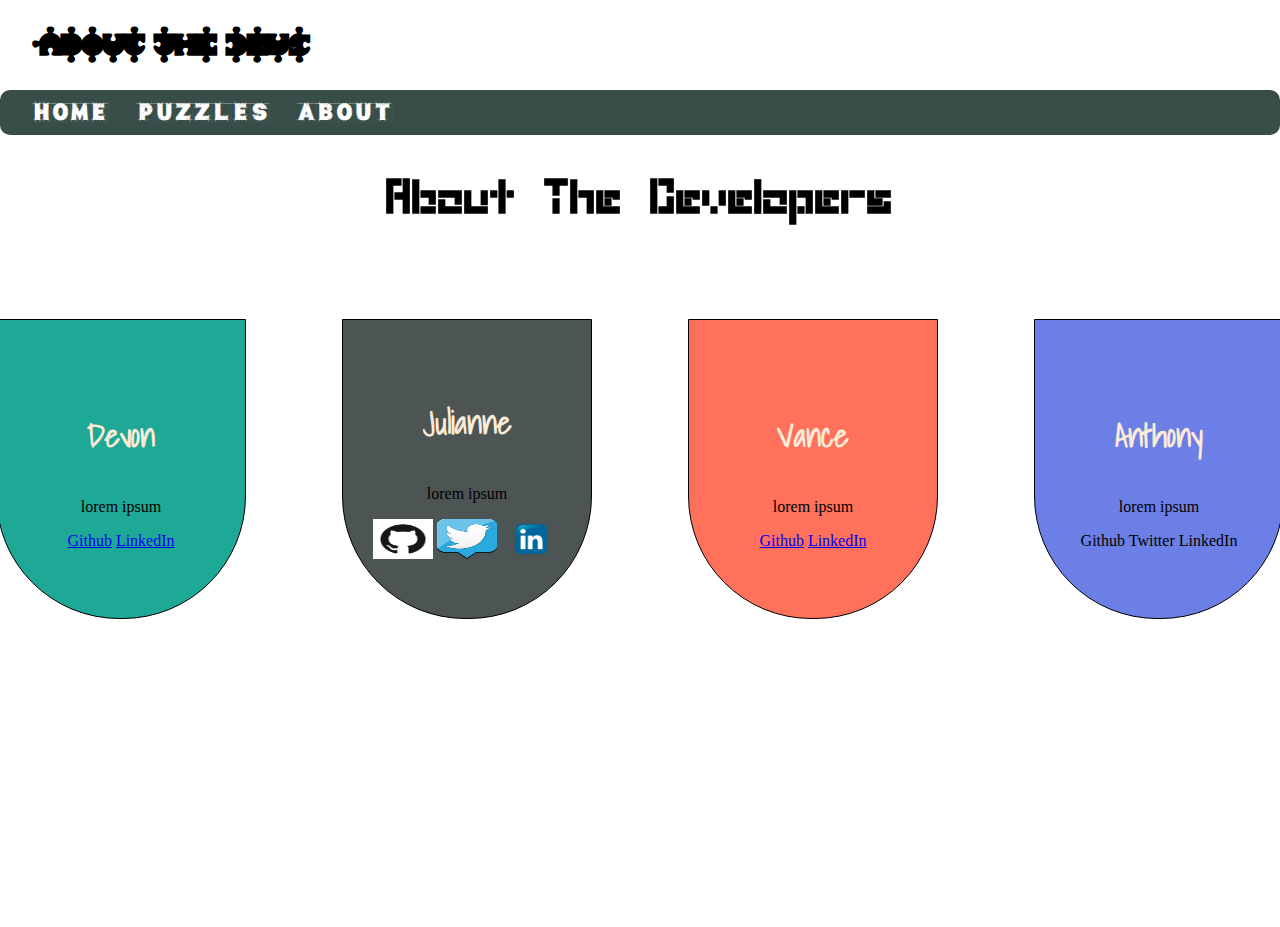
==== about-devs/index.html @ a53cf1e6 "added avatars images and styled about us page" ====
<!DOCTYPE html>
<html lang="en">

<head>
    <meta charset="UTF-8">
    <meta name="viewport" content="width=device-width, initial-scale=1.0">
    <meta http-equiv="X-UA-Compatible" content="ie=edge">
    <link rel="stylesheet" href="./dev.css">
    <link rel="stylesheet" href="../common/common.css">
    <link rel="preconnect" href="https://fonts.gstatic.com">
    <link rel="preconnect" href="https://fonts.gstatic.com">
    <link href="https://fonts.googleapis.com/css2?family=Shadows+Into+Light&display=swap" rel="stylesheet">    
    <title>About the Devs</title>
</head>

<body>
    
    <header>
        <h1 class="about-header">
            About the Devs
        </h1>
        <nav id='menu'>
            <ul>
              <li><a href='../index.html'>Home</a></li>
              <li><a href='../puzzles/index.html'>Puzzles</a></li>
              <li><a href='./about-devs/index.html'>About</a></li>
            </ul>
        </nav>
    </header>
    <main>
        <h2>About The Developers</h2>
        <section>
            <div class="about-div devon">
                <h1 class="name-title">Devon</h1>
                <p>lorem ipsum</p>
                <container>
                    <a href="https://github.com/devon-wolf">Github</a>
                    <a href="https://www.linkedin.com/in/devon-wolfkiel/">LinkedIn</a>
                </container>
            </div>
            <div class="about-div julianne">
                <h1 class="name-title">Julianne</h1>
                <p>lorem ipsum</p>
                <container>
                    <a href="https://github.com/julianne-vela"><img src="../assets/dev-pics/GitHub-logo.png" class="logos"></a>
                    <a href="https://twitter.com/NessimaSkye"><img src="../assets/dev-pics/twitter-logo.png" class="logos"></a>
                    <a href="https://www.linkedin.com/in/juliannevela/"><img src="../assets/dev-pics/Linkedin-logo.png" class="logos"></a>  
                </container>
            </div>
            <div class="about-div vance">
                <h1 class="name-title">Vance</h1>
                <p>lorem ipsum</p>
                <container>
                    <a href="https://github.com/Vance-M">Github</a>
                    <a href="https://www.linkedin.com/in/vance-mills/">LinkedIn</a>  
                </container>
            </div>
            <div class="about-div anthony">
                <h1 class="name-title">Anthony</h1>
                <p>lorem ipsum</p>
                <container>
                    <a>Github</a>
                    <a>Twitter</a>
                    <a>LinkedIn</a>  
                </container>
            </div>
        </section>
    </main>
    <script type="module" src="dev.js"></script>
</body>

</html>
---- about-devs/dev.css ----
body {

}

.about-header {
    margin-left: 1em;
    font-size: 40px;
    font-family: 'puzzleCryptoregular';
}

.about-header:hover {
    font-family: 'puzzleregular';
}

section {
    display: flex;
    flex-direction: row;
    justify-content: center;
    align-items: center;
}

h2 {
    font-family: 'puzzleregular';
    font-size: 55px;
}

div {
    display: flex;
    flex-direction: column;
    justify-content: center;
    align-items: center;
    margin: 3rem;
    width: 250px;
    height: 300px;
    border: 1px solid black;
    border-radius: 0 0 123px 123px;
}

.logos {
    width: 60px;
    height: 40px;
}

.container {
    display: flex;
    flex-direction: row;
    width: auto;
}

.about-div {
    border: 1px solid black;
}

.name-title{
    color: antiquewhite;
    font-family: 'Shadows Into Light', cursive;
}

.anthony {
    background-color: #2944dbaf;
}

.devon {
    background-color: #1EA896;
}

.vance {
    background-color: #FF715B;
}

.julianne {
    background-color: #4C5454;
}

@font-face {
    font-family: 'puzzleregular';
    src: url('../assets/fonts/puzzlefade-webfont.woff2') format('woff2'),
         url('../assets/fonts/puzzlefade-webfont.woff') format('woff');
    font-weight: normal;
    font-style: normal;

}

@font-face {
    font-family: 'puzzleCryptoregular';
    src: url('../assets/fonts/puzzle_font-webfont.woff2') format('woff2'),
         url('../assets/fonts/puzzle_font-webfont.woff') format('woff');
    font-weight: normal;
    font-style: normal;

}
---- common/common.css ----
body, html {
    width: 100%;
    height: 100%;
    margin: 0;
    padding: 0
}

* {
    box-sizing: border-box;
}

main {
    display: flex;
    flex-direction: column;
    justify-content: center;
    align-items: center;
}

#menu {
	background: rgb(56, 77, 72);
	color: #FFF;
	height: 45px;
	padding-left: 18px;
	border-radius: 10px;
	font-family: 'typo_draft_demoregular';
}


#menu ul, #menu li {
	margin: 0 auto;
	padding: 0;
    list-style: none
}


#menu ul {
	width: 100%;
}


#menu li {
	float: left;
	display: inline;
	position: relative;
}

#menu a {
	display: block;
	line-height: 45px;
	padding: 0 14px;
	text-decoration: none;
	color: #ffffff;
	font-size: 25px;
}

#menu li a:hover {
	color:  rgba(0,255,203,.64);
	background: #384D48;
}


@font-face {
    font-family: 'typo_draft_demoregular';
    src: url('../assets/fonts/typo_draft_demo-webfont.woff2') format('woff2'),
         url('../assets/fonts/typo_draft_demo-webfont.woff') format('woff');
    font-weight: normal;
    font-style: normal;

}
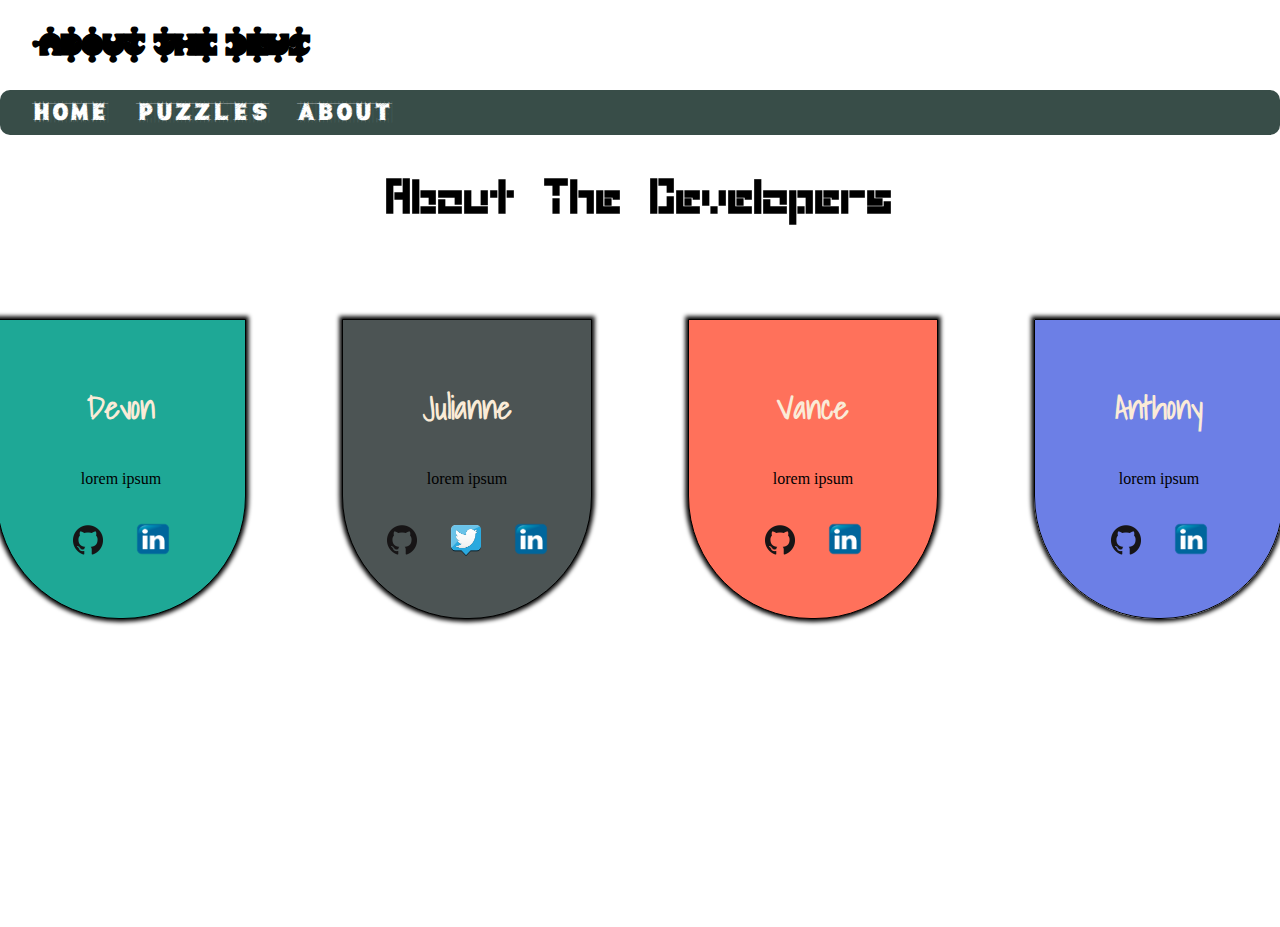
==== commit d36bec25: "spruced up about devs page" ====
--- a/about-devs/index.html
+++ b/about-devs/index.html
@@ -33,35 +33,34 @@
             <div class="about-div devon">
                 <h1 class="name-title">Devon</h1>
                 <p>lorem ipsum</p>
-                <container>
-                    <a href="https://github.com/devon-wolf">Github</a>
-                    <a href="https://www.linkedin.com/in/devon-wolfkiel/">LinkedIn</a>
+                <container class="logo-container">
+                    <a href="https://github.com/devon-wolf"><img src="../assets/dev-pics/GitHub-Mark-120px-plus.png" class="logos"></a>
+                    <a href="https://www.linkedin.com/in/devon-wolfkiel/"><img src="../assets/dev-pics/Linkedin-logo.png" class="logos" id="linkedin"></a>
                 </container>
             </div>
             <div class="about-div julianne">
                 <h1 class="name-title">Julianne</h1>
                 <p>lorem ipsum</p>
-                <container>
-                    <a href="https://github.com/julianne-vela"><img src="../assets/dev-pics/GitHub-logo.png" class="logos"></a>
+                <container class="logo-container">
+                    <a href="https://github.com/julianne-vela"><img src="../assets/dev-pics/GitHub-Mark-120px-plus.png" class="logos"></a>
                     <a href="https://twitter.com/NessimaSkye"><img src="../assets/dev-pics/twitter-logo.png" class="logos"></a>
-                    <a href="https://www.linkedin.com/in/juliannevela/"><img src="../assets/dev-pics/Linkedin-logo.png" class="logos"></a>  
+                    <a href="https://www.linkedin.com/in/juliannevela/"><img src="../assets/dev-pics/Linkedin-logo.png" class="logos" id="linkedin"></a>  
                 </container>
             </div>
             <div class="about-div vance">
                 <h1 class="name-title">Vance</h1>
                 <p>lorem ipsum</p>
-                <container>
-                    <a href="https://github.com/Vance-M">Github</a>
-                    <a href="https://www.linkedin.com/in/vance-mills/">LinkedIn</a>  
+                <container class="logo-container">
+                    <a href="https://github.com/Vance-M"><img src="../assets/dev-pics/GitHub-Mark-120px-plus.png" class="logos"></a>
+                    <a href="https://www.linkedin.com/in/vance-mills/"><img src="../assets/dev-pics/Linkedin-logo.png" class="logos" id="linkedin"></a>  
                 </container>
             </div>
             <div class="about-div anthony">
                 <h1 class="name-title">Anthony</h1>
                 <p>lorem ipsum</p>
-                <container>
-                    <a>Github</a>
-                    <a>Twitter</a>
-                    <a>LinkedIn</a>  
+                <container class="logo-container">
+                    <a href="https://github.com/anthony-rosario/"><img src="../assets/dev-pics/GitHub-Mark-120px-plus.png" class="logos"></a>
+                    <a href="https://www.linkedin.com/in/anthony-rosario/"><img src="../assets/dev-pics/Linkedin-logo.png" class="logos" id="linkedin"></a>  
                 </container>
             </div>
         </section>
--- a/about-devs/dev.css
+++ b/about-devs/dev.css
@@ -1,7 +1,3 @@
-body {
-
-}
-
 .about-header {
     margin-left: 1em;
     font-size: 40px;
@@ -17,6 +13,7 @@
     flex-direction: row;
     justify-content: center;
     align-items: center;
+    
 }
 
 h2 {
@@ -34,17 +31,27 @@
     height: 300px;
     border: 1px solid black;
     border-radius: 0 0 123px 123px;
+    box-shadow: 0 0 3pt 2pt rgba(0, 0, 0, 0.993);
 }
 
+
 .logos {
-    width: 60px;
-    height: 40px;
+    margin-left: 1.5em;
+    margin-top: 1em;
+    width: 40px;
+    height: auto;
+    padding: 5px;
 }
 
-.container {
+#linkedin {
+    height: 50px;
+    width: 70px;
+    margin: 10px;
+}
+
+.logo-container {
     display: flex;
     flex-direction: row;
-    width: auto;
 }
 
 .about-div {
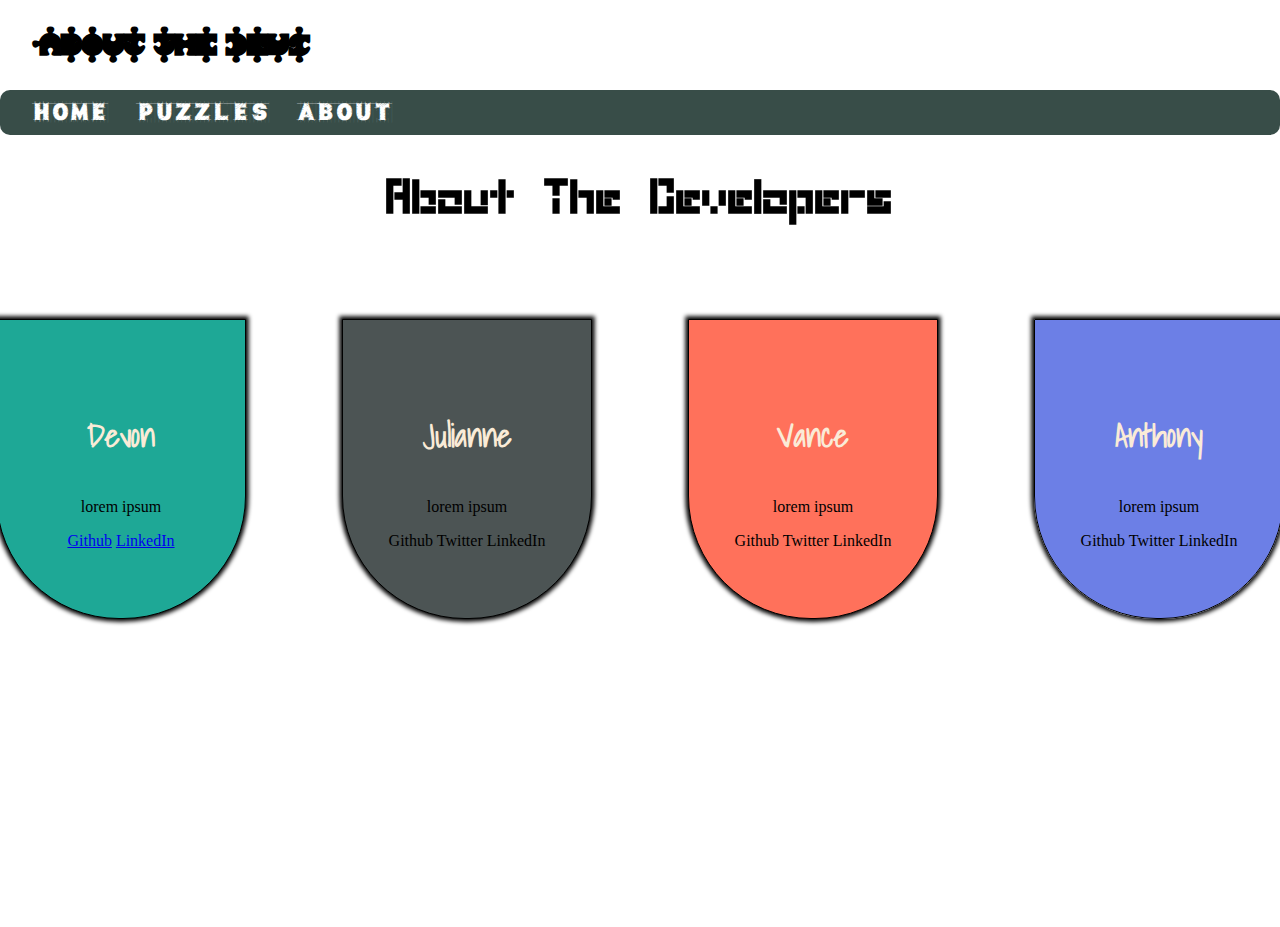
==== commit 915e6821: "Merge pull request #39 from forgotten-logic/popup-results-display" ====
--- a/about-devs/index.html
+++ b/about-devs/index.html
@@ -9,21 +9,21 @@
     <link rel="stylesheet" href="../common/common.css">
     <link rel="preconnect" href="https://fonts.gstatic.com">
     <link rel="preconnect" href="https://fonts.gstatic.com">
-    <link href="https://fonts.googleapis.com/css2?family=Shadows+Into+Light&display=swap" rel="stylesheet">    
+    <link href="https://fonts.googleapis.com/css2?family=Shadows+Into+Light&display=swap" rel="stylesheet">
     <title>About the Devs</title>
 </head>
 
 <body>
-    
+
     <header>
         <h1 class="about-header">
             About the Devs
         </h1>
         <nav id='menu'>
             <ul>
-              <li><a href='../index.html'>Home</a></li>
-              <li><a href='../puzzles/index.html'>Puzzles</a></li>
-              <li><a href='./about-devs/index.html'>About</a></li>
+                <li><a href='../index.html'>Home</a></li>
+                <li><a href='../puzzles/index.html'>Puzzles</a></li>
+                <li><a href='./'>About</a></li>
             </ul>
         </nav>
     </header>
@@ -33,34 +33,36 @@
             <div class="about-div devon">
                 <h1 class="name-title">Devon</h1>
                 <p>lorem ipsum</p>
-                <container class="logo-container">
-                    <a href="https://github.com/devon-wolf"><img src="../assets/dev-pics/GitHub-Mark-120px-plus.png" class="logos"></a>
-                    <a href="https://www.linkedin.com/in/devon-wolfkiel/"><img src="../assets/dev-pics/Linkedin-logo.png" class="logos" id="linkedin"></a>
+                <container>
+                    <a href="https://github.com/devon-wolf">Github</a>
+                    <a href="https://www.linkedin.com/in/devon-wolfkiel/">LinkedIn</a>
                 </container>
             </div>
             <div class="about-div julianne">
                 <h1 class="name-title">Julianne</h1>
                 <p>lorem ipsum</p>
-                <container class="logo-container">
-                    <a href="https://github.com/julianne-vela"><img src="../assets/dev-pics/GitHub-Mark-120px-plus.png" class="logos"></a>
-                    <a href="https://twitter.com/NessimaSkye"><img src="../assets/dev-pics/twitter-logo.png" class="logos"></a>
-                    <a href="https://www.linkedin.com/in/juliannevela/"><img src="../assets/dev-pics/Linkedin-logo.png" class="logos" id="linkedin"></a>  
+                <container>
+                    <a>Github</a>
+                    <a>Twitter</a>
+                    <a>LinkedIn</a>
                 </container>
             </div>
             <div class="about-div vance">
                 <h1 class="name-title">Vance</h1>
                 <p>lorem ipsum</p>
-                <container class="logo-container">
-                    <a href="https://github.com/Vance-M"><img src="../assets/dev-pics/GitHub-Mark-120px-plus.png" class="logos"></a>
-                    <a href="https://www.linkedin.com/in/vance-mills/"><img src="../assets/dev-pics/Linkedin-logo.png" class="logos" id="linkedin"></a>  
+                <container>
+                    <a>Github</a>
+                    <a>Twitter</a>
+                    <a>LinkedIn</a>
                 </container>
             </div>
             <div class="about-div anthony">
                 <h1 class="name-title">Anthony</h1>
                 <p>lorem ipsum</p>
-                <container class="logo-container">
-                    <a href="https://github.com/anthony-rosario/"><img src="../assets/dev-pics/GitHub-Mark-120px-plus.png" class="logos"></a>
-                    <a href="https://www.linkedin.com/in/anthony-rosario/"><img src="../assets/dev-pics/Linkedin-logo.png" class="logos" id="linkedin"></a>  
+                <container>
+                    <a>Github</a>
+                    <a>Twitter</a>
+                    <a>LinkedIn</a>
                 </container>
             </div>
         </section>
@@ -68,4 +70,4 @@
     <script type="module" src="dev.js"></script>
 </body>
 
-</html>
+</html>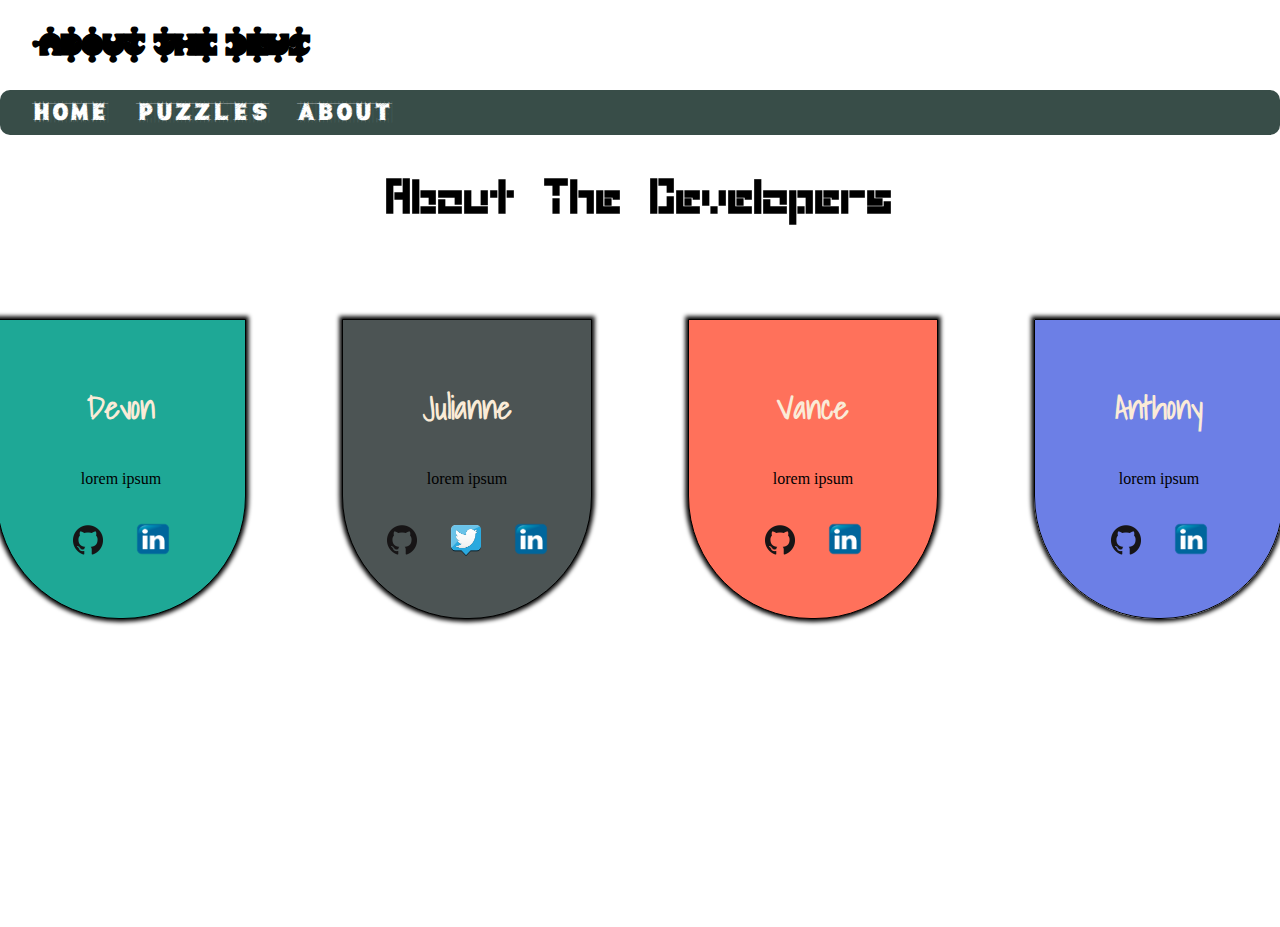
==== commit 05135364: "Merge branch 'development' into avatars" ====
--- a/about-devs/index.html
+++ b/about-devs/index.html
@@ -33,36 +33,40 @@
             <div class="about-div devon">
                 <h1 class="name-title">Devon</h1>
                 <p>lorem ipsum</p>
-                <container>
-                    <a href="https://github.com/devon-wolf">Github</a>
-                    <a href="https://www.linkedin.com/in/devon-wolfkiel/">LinkedIn</a>
+                <container class="logo-container">
+                    <a href="https://github.com/devon-wolf"><img src="../assets/dev-pics/GitHub-Mark-120px-plus.png" class="logos"></a>
+                    <a href="https://www.linkedin.com/in/devon-wolfkiel/"><img src="../assets/dev-pics/Linkedin-logo.png" class="logos" id="linkedin"></a>
                 </container>
             </div>
             <div class="about-div julianne">
                 <h1 class="name-title">Julianne</h1>
                 <p>lorem ipsum</p>
-                <container>
-                    <a>Github</a>
-                    <a>Twitter</a>
-                    <a>LinkedIn</a>
+
+                <container class="logo-container">
+                    <a href="https://github.com/julianne-vela"><img src="../assets/dev-pics/GitHub-Mark-120px-plus.png" class="logos"></a>
+                    <a href="https://twitter.com/NessimaSkye"><img src="../assets/dev-pics/twitter-logo.png" class="logos"></a>
+                    <a href="https://www.linkedin.com/in/juliannevela/"><img src="../assets/dev-pics/Linkedin-logo.png" class="logos" id="linkedin"></a>  
+
                 </container>
             </div>
             <div class="about-div vance">
                 <h1 class="name-title">Vance</h1>
                 <p>lorem ipsum</p>
-                <container>
-                    <a>Github</a>
-                    <a>Twitter</a>
-                    <a>LinkedIn</a>
+
+                <container class="logo-container">
+                    <a href="https://github.com/Vance-M"><img src="../assets/dev-pics/GitHub-Mark-120px-plus.png" class="logos"></a>
+                    <a href="https://www.linkedin.com/in/vance-mills/"><img src="../assets/dev-pics/Linkedin-logo.png" class="logos" id="linkedin"></a>  
+
                 </container>
             </div>
             <div class="about-div anthony">
                 <h1 class="name-title">Anthony</h1>
                 <p>lorem ipsum</p>
-                <container>
-                    <a>Github</a>
-                    <a>Twitter</a>
-                    <a>LinkedIn</a>
+
+                <container class="logo-container">
+                    <a href="https://github.com/anthony-rosario/"><img src="../assets/dev-pics/GitHub-Mark-120px-plus.png" class="logos"></a>
+                    <a href="https://www.linkedin.com/in/anthony-rosario/"><img src="../assets/dev-pics/Linkedin-logo.png" class="logos" id="linkedin"></a>  
+
                 </container>
             </div>
         </section>
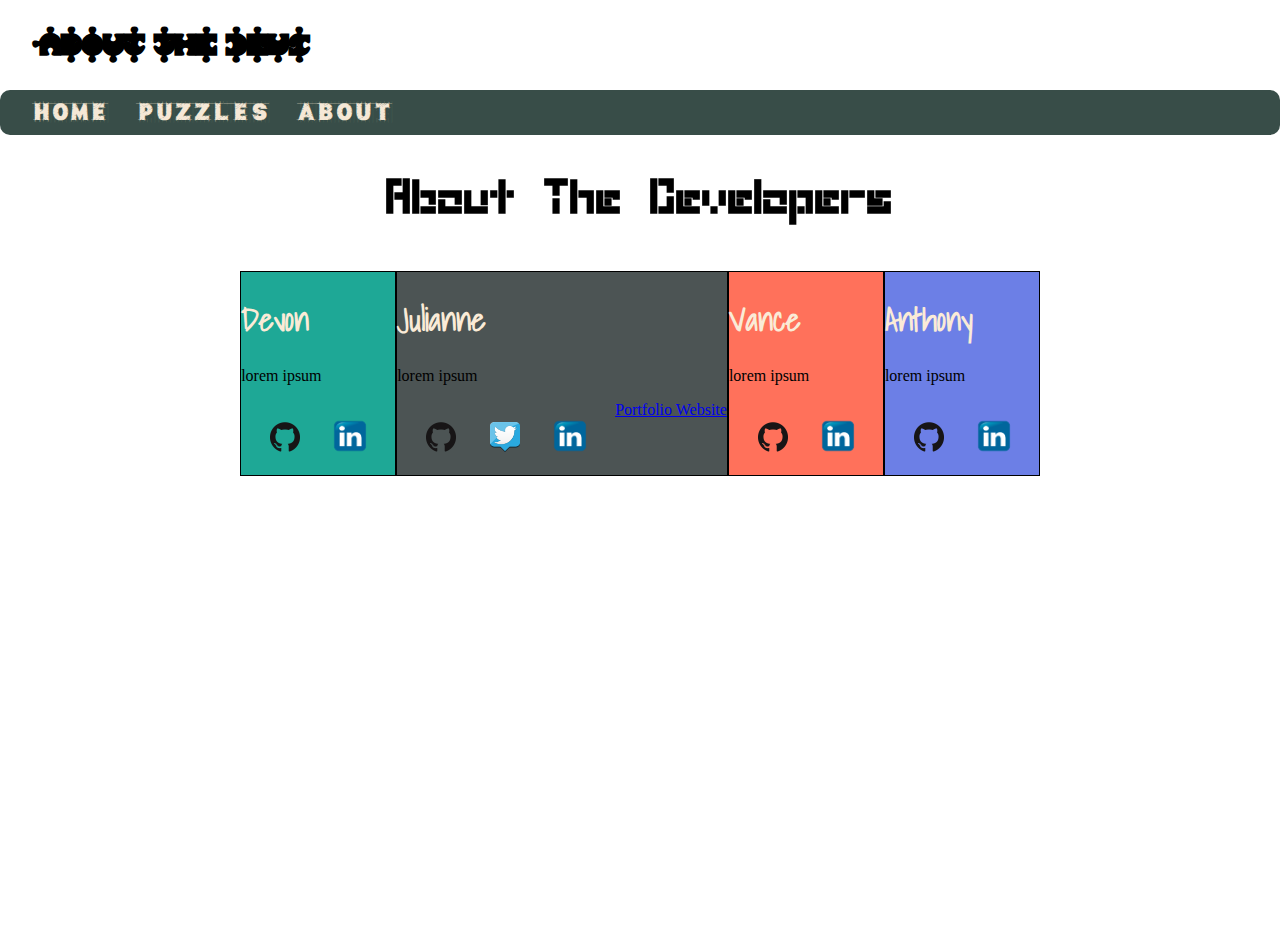
==== commit a58b0d2b: "final design of puzzle page" ====
--- a/about-devs/index.html
+++ b/about-devs/index.html
@@ -7,7 +7,6 @@
     <meta http-equiv="X-UA-Compatible" content="ie=edge">
     <link rel="stylesheet" href="./dev.css">
     <link rel="stylesheet" href="../common/common.css">
-    <link rel="preconnect" href="https://fonts.gstatic.com">
     <link rel="preconnect" href="https://fonts.gstatic.com">
     <link href="https://fonts.googleapis.com/css2?family=Shadows+Into+Light&display=swap" rel="stylesheet">
     <title>About the Devs</title>
@@ -30,45 +29,52 @@
     <main>
         <h2>About The Developers</h2>
         <section>
-            <div class="about-div devon">
+            <article class="about-div devon">
                 <h1 class="name-title">Devon</h1>
                 <p>lorem ipsum</p>
                 <container class="logo-container">
-                    <a href="https://github.com/devon-wolf"><img src="../assets/dev-pics/GitHub-Mark-120px-plus.png" class="logos"></a>
-                    <a href="https://www.linkedin.com/in/devon-wolfkiel/"><img src="../assets/dev-pics/Linkedin-logo.png" class="logos" id="linkedin"></a>
+                    <a href="https://github.com/devon-wolf"><img src="../assets/dev-pics/GitHub-Mark-120px-plus.png"
+                            class="logos"></a>
+                    <a href="https://www.linkedin.com/in/devon-wolfkiel/"><img
+                            src="../assets/dev-pics/Linkedin-logo.png" class="logos" id="linkedin"></a>
                 </container>
-            </div>
-            <div class="about-div julianne">
+            </article>
+            <article class="about-div julianne">
                 <h1 class="name-title">Julianne</h1>
                 <p>lorem ipsum</p>
-
                 <container class="logo-container">
-                    <a href="https://github.com/julianne-vela"><img src="../assets/dev-pics/GitHub-Mark-120px-plus.png" class="logos"></a>
-                    <a href="https://twitter.com/NessimaSkye"><img src="../assets/dev-pics/twitter-logo.png" class="logos"></a>
-                    <a href="https://www.linkedin.com/in/juliannevela/"><img src="../assets/dev-pics/Linkedin-logo.png" class="logos" id="linkedin"></a>  
+                    <a href="https://github.com/julianne-vela"><img src="../assets/dev-pics/GitHub-Mark-120px-plus.png"
+                            class="logos"></a>
+                    <a href="https://twitter.com/NessimaSkye"><img src="../assets/dev-pics/twitter-logo.png"
+                            class="logos"></a>
+                    <a href="https://www.linkedin.com/in/juliannevela/"><img src="../assets/dev-pics/Linkedin-logo.png"
+                            class="logos" id="linkedin"></a>
+                    <a href="https://www.nessimaskye.com">Portfolio Website</a>
+                </container>
+            </article>
+            <article class="about-div vance">
+                <h1 class="name-title">Vance</h1>
+                <p>lorem ipsum</p>
+                <container class="logo-container">
+                    <a href="https://github.com/Vance-M"><img src="../assets/dev-pics/GitHub-Mark-120px-plus.png"
+                            class="logos"></a>
+                    <a href="https://www.linkedin.com/in/vance-mills/"><img src="../assets/dev-pics/Linkedin-logo.png"
+                            class="logos" id="linkedin"></a>
 
                 </container>
-            </div>
-            <div class="about-div vance">
-                <h1 class="name-title">Vance</h1>
-                <p>lorem ipsum</p>
-
-                <container class="logo-container">
-                    <a href="https://github.com/Vance-M"><img src="../assets/dev-pics/GitHub-Mark-120px-plus.png" class="logos"></a>
-                    <a href="https://www.linkedin.com/in/vance-mills/"><img src="../assets/dev-pics/Linkedin-logo.png" class="logos" id="linkedin"></a>  
-
-                </container>
-            </div>
-            <div class="about-div anthony">
+            </article>
+            <article class="about-div anthony">
                 <h1 class="name-title">Anthony</h1>
                 <p>lorem ipsum</p>
 
                 <container class="logo-container">
-                    <a href="https://github.com/anthony-rosario/"><img src="../assets/dev-pics/GitHub-Mark-120px-plus.png" class="logos"></a>
-                    <a href="https://www.linkedin.com/in/anthony-rosario/"><img src="../assets/dev-pics/Linkedin-logo.png" class="logos" id="linkedin"></a>  
+                    <a href="https://github.com/anthony-rosario/"><img
+                            src="../assets/dev-pics/GitHub-Mark-120px-plus.png" class="logos"></a>
+                    <a href="https://www.linkedin.com/in/anthony-rosario/"><img
+                            src="../assets/dev-pics/Linkedin-logo.png" class="logos" id="linkedin"></a>
 
                 </container>
-            </div>
+            </article>
         </section>
     </main>
     <script type="module" src="dev.js"></script>
--- a/common/common.css
+++ b/common/common.css
@@ -9,16 +9,26 @@
     box-sizing: border-box;
 }
 
+body {
+	/* SCSS HSL */
+	--color1: hsla(4, 79%, 59%, 1); /*fire-opal*/
+	--color2: hsla(35, 61%, 90%, 1); /*antique-white*/
+	--color3: hsla(174, 59%, 56%, 1); /*medium-turquoise*/
+	--color4: hsla(166, 16%, 26%, 1); /*dark-slate-gray*/
+	--color5: hsla(0, 0%, 0%, 1); /*black*/
+}
+
 main {
     display: flex;
     flex-direction: column;
     justify-content: center;
-    align-items: center;
+	align-items: center;
+	margin-bottom: 20px;
 }
 
 #menu {
-	background: rgb(56, 77, 72);
-	color: #FFF;
+	background: var(--color4);
+	color: var(--color2);
 	height: 45px;
 	padding-left: 18px;
 	border-radius: 10px;
@@ -49,15 +59,35 @@
 	line-height: 45px;
 	padding: 0 14px;
 	text-decoration: none;
-	color: #ffffff;
+	color: var(--color2);
 	font-size: 25px;
 }
 
 #menu li a:hover {
-	color:  rgba(0,255,203,.64);
-	background: #384D48;
+	color: var(--color3);
+	background: var(--color4);
 }
 
+footer > a {
+	text-decoration: none;
+}
+
+footer > p {
+	margin: 0;
+}
+
+footer {
+	display: flex;
+    justify-content: flex-end;
+    align-items: center;
+    width: 100%;
+    bottom: 0;
+    height: 30px;
+    padding-right: 5px;
+	background-color: var(--color4);
+	color: var(--color2);
+	border-radius: 10px;
+}
 
 @font-face {
     font-family: 'typo_draft_demoregular';
@@ -66,4 +96,4 @@
     font-weight: normal;
     font-style: normal;
 
-}+}
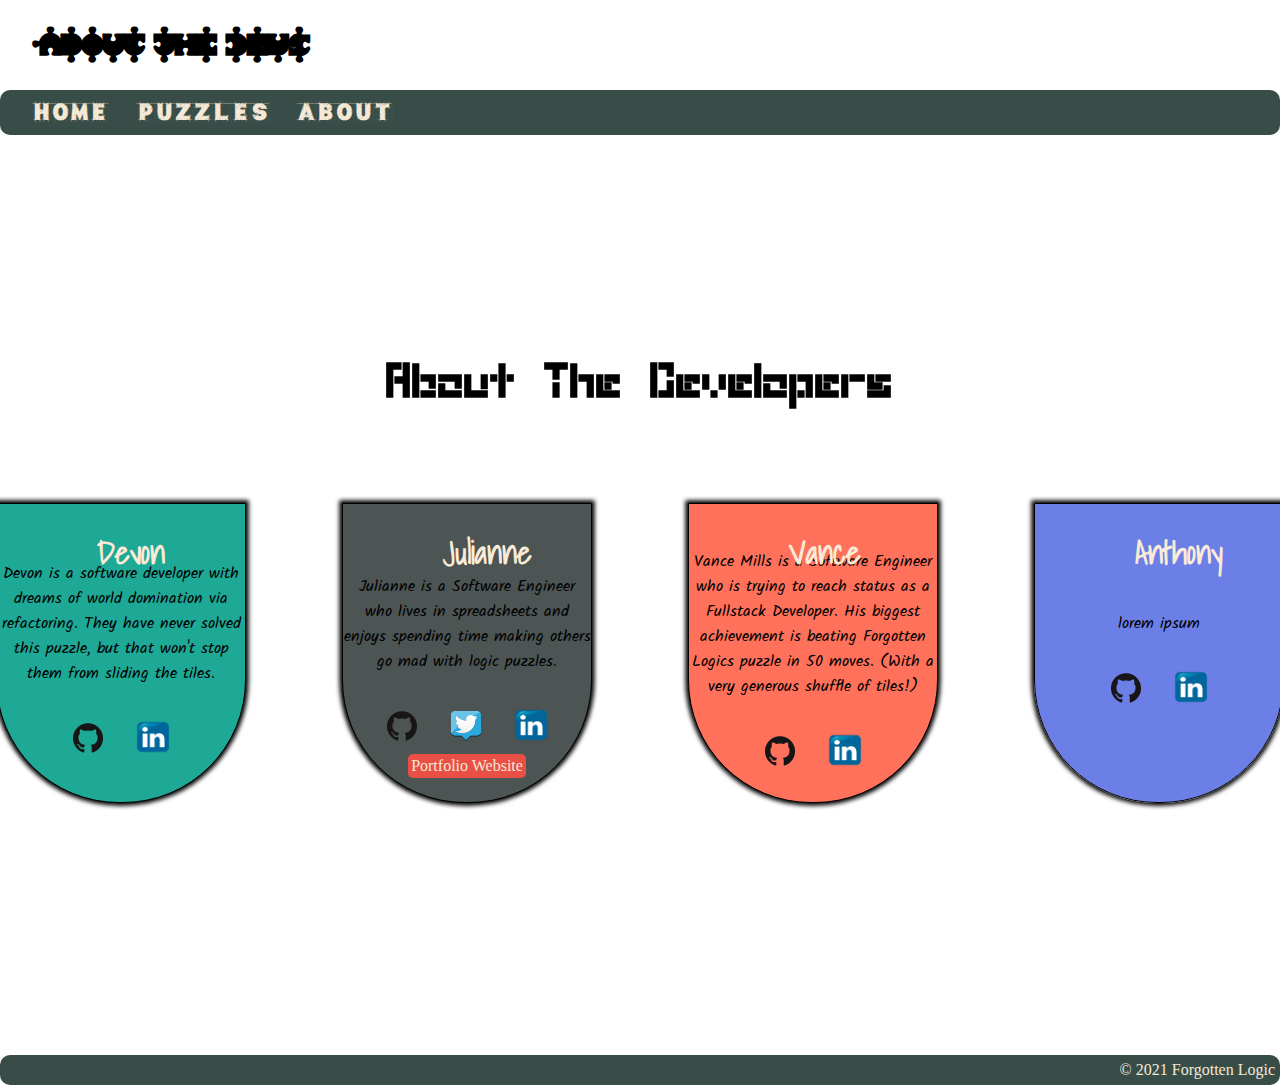
==== commit 2b5aaed4: "added bios and styled links accordingly" ====
--- a/about-devs/index.html
+++ b/about-devs/index.html
@@ -9,6 +9,7 @@
     <link rel="stylesheet" href="../common/common.css">
     <link rel="preconnect" href="https://fonts.gstatic.com">
     <link href="https://fonts.googleapis.com/css2?family=Shadows+Into+Light&display=swap" rel="stylesheet">
+    <link href="https://fonts.googleapis.com/css2?family=Kalam&display=swap" rel="stylesheet">
     <title>About the Devs</title>
 </head>
 
@@ -31,7 +32,7 @@
         <section>
             <article class="about-div devon">
                 <h1 class="name-title">Devon</h1>
-                <p>lorem ipsum</p>
+                <p>Devon is a software developer with dreams of world domination via refactoring. They have never solved this puzzle, but that won't stop them from sliding the tiles.</p>
                 <container class="logo-container">
                     <a href="https://github.com/devon-wolf"><img src="../assets/dev-pics/GitHub-Mark-120px-plus.png"
                             class="logos"></a>
@@ -41,7 +42,7 @@
             </article>
             <article class="about-div julianne">
                 <h1 class="name-title">Julianne</h1>
-                <p>lorem ipsum</p>
+                <p>Julianne is a Software Engineer who lives in spreadsheets and enjoys spending time making others go mad with logic puzzles.</p>
                 <container class="logo-container">
                     <a href="https://github.com/julianne-vela"><img src="../assets/dev-pics/GitHub-Mark-120px-plus.png"
                             class="logos"></a>
@@ -49,12 +50,12 @@
                             class="logos"></a>
                     <a href="https://www.linkedin.com/in/juliannevela/"><img src="../assets/dev-pics/Linkedin-logo.png"
                             class="logos" id="linkedin"></a>
-                    <a href="https://www.nessimaskye.com">Portfolio Website</a>
+                    <a href="https://www.nessimaskye.com" class="portfolio">Portfolio Website</a>
                 </container>
             </article>
             <article class="about-div vance">
                 <h1 class="name-title">Vance</h1>
-                <p>lorem ipsum</p>
+                <p>Vance Mills is a Software Engineer who is trying to reach status as a Fullstack Developer. His biggest achievement is beating Forgotten Logics puzzle in 50 moves. (With a very generous shuffle of tiles!)</p>
                 <container class="logo-container">
                     <a href="https://github.com/Vance-M"><img src="../assets/dev-pics/GitHub-Mark-120px-plus.png"
                             class="logos"></a>
@@ -77,6 +78,9 @@
             </article>
         </section>
     </main>
+    <footer>
+        &copy; 2021 Forgotten Logic
+    </footer>
     <script type="module" src="dev.js"></script>
 </body>
 
--- a/about-devs/dev.css
+++ b/about-devs/dev.css
@@ -1,3 +1,16 @@
+body {
+    --color1: hsla(4, 79%, 59%, 1); /*fire-opal*/
+	--color2: hsla(35, 61%, 90%, 1); /*antique-white*/
+	--color3: hsla(174, 59%, 56%, 1); /*medium-turquoise*/
+	--color4: hsla(166, 16%, 26%, 1); /*dark-slate-gray*/
+	--color5: hsla(0, 0%, 0%, 1); /*black*/
+}
+
+main {
+    height: 100vh;
+    margin-bottom: 20px;
+}
+
 .about-header {
     margin-left: 1em;
     font-size: 40px;
@@ -21,19 +34,25 @@
     font-size: 55px;
 }
 
-div {
+article {
     display: flex;
     flex-direction: column;
     justify-content: center;
     align-items: center;
+    text-align: center;
     margin: 3rem;
     width: 250px;
     height: 300px;
     border: 1px solid black;
     border-radius: 0 0 123px 123px;
     box-shadow: 0 0 3pt 2pt rgba(0, 0, 0, 0.993);
+    position: relative;
 }
 
+p {
+    margin-top: 5em; 
+    font-family: 'Kalam', cursive;
+}
 
 .logos {
     margin-left: 1.5em;
@@ -52,6 +71,24 @@
 .logo-container {
     display: flex;
     flex-direction: row;
+    flex-wrap: wrap;
+    justify-content: center;
+    margin-bottom: 3em;
+}
+
+article.julianne .logo-container:last-child a:last-of-type {
+    text-decoration: none;
+    color: var(--color2);
+    border-radius: 5px;
+    background-color: var(--color1);
+    padding: 3px;
+    margin-bottom: 3em;
+
+}
+
+.portfolio {
+    position: absolute;
+    top: 250px;
 }
 
 .about-div {
@@ -61,6 +98,9 @@
 .name-title{
     color: antiquewhite;
     font-family: 'Shadows Into Light', cursive;
+    position: absolute;
+    top: .5px;
+    left: 100px;
 }
 
 .anthony {
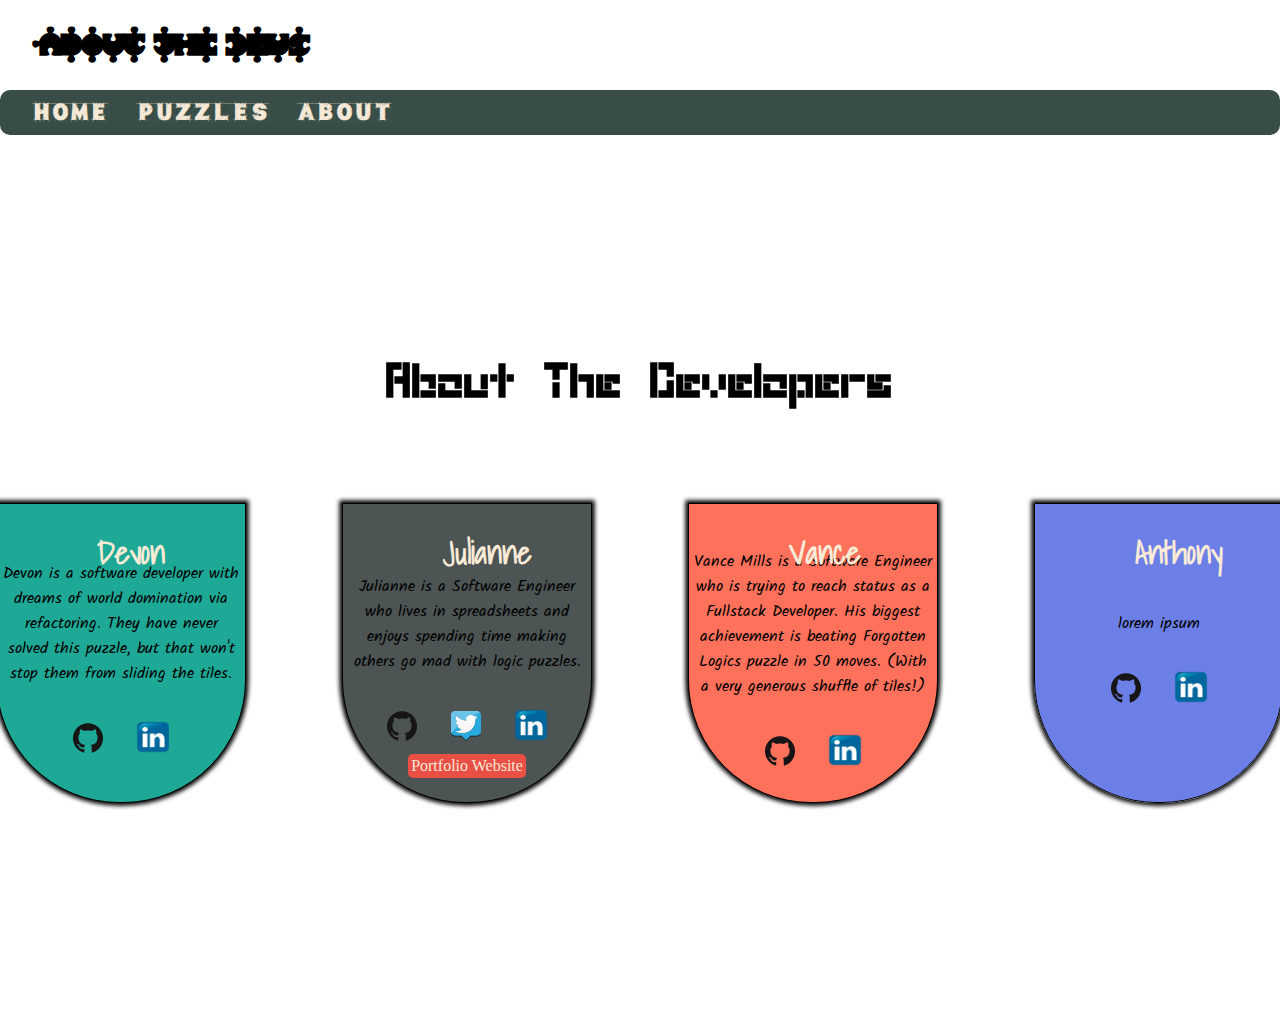
==== commit cf87fc5a: "minor style touch-ups across app" ====
--- a/about-devs/index.html
+++ b/about-devs/index.html
@@ -32,7 +32,8 @@
         <section>
             <article class="about-div devon">
                 <h1 class="name-title">Devon</h1>
-                <p>Devon is a software developer with dreams of world domination via refactoring. They have never solved this puzzle, but that won't stop them from sliding the tiles.</p>
+                <p>Devon is a software developer with dreams of world domination via refactoring. They have never solved
+                    this puzzle, but that won't stop them from sliding the tiles.</p>
                 <container class="logo-container">
                     <a href="https://github.com/devon-wolf"><img src="../assets/dev-pics/GitHub-Mark-120px-plus.png"
                             class="logos"></a>
@@ -42,7 +43,8 @@
             </article>
             <article class="about-div julianne">
                 <h1 class="name-title">Julianne</h1>
-                <p>Julianne is a Software Engineer who lives in spreadsheets and enjoys spending time making others go mad with logic puzzles.</p>
+                <p>Julianne is a Software Engineer who lives in spreadsheets and enjoys spending time making others go
+                    mad with logic puzzles.</p>
                 <container class="logo-container">
                     <a href="https://github.com/julianne-vela"><img src="../assets/dev-pics/GitHub-Mark-120px-plus.png"
                             class="logos"></a>
@@ -50,12 +52,14 @@
                             class="logos"></a>
                     <a href="https://www.linkedin.com/in/juliannevela/"><img src="../assets/dev-pics/Linkedin-logo.png"
                             class="logos" id="linkedin"></a>
-                    <a href="https://www.nessimaskye.com" class="portfolio">Portfolio Website</a>
+                    <a href="https://www.nessimaskye.com" target='_blank' class='portfolio'>Portfolio Website</a>
                 </container>
             </article>
             <article class="about-div vance">
                 <h1 class="name-title">Vance</h1>
-                <p>Vance Mills is a Software Engineer who is trying to reach status as a Fullstack Developer. His biggest achievement is beating Forgotten Logics puzzle in 50 moves. (With a very generous shuffle of tiles!)</p>
+                <p>Vance Mills is a Software Engineer who is trying to reach status as a Fullstack Developer. His
+                    biggest achievement is beating Forgotten Logics puzzle in 50 moves. (With a very generous shuffle of
+                    tiles!)</p>
                 <container class="logo-container">
                     <a href="https://github.com/Vance-M"><img src="../assets/dev-pics/GitHub-Mark-120px-plus.png"
                             class="logos"></a>
@@ -78,9 +82,6 @@
             </article>
         </section>
     </main>
-    <footer>
-        &copy; 2021 Forgotten Logic
-    </footer>
     <script type="module" src="dev.js"></script>
 </body>
 
--- a/about-devs/dev.css
+++ b/about-devs/dev.css
@@ -41,6 +41,7 @@
     align-items: center;
     text-align: center;
     margin: 3rem;
+    padding: 5px;
     width: 250px;
     height: 300px;
     border: 1px solid black;
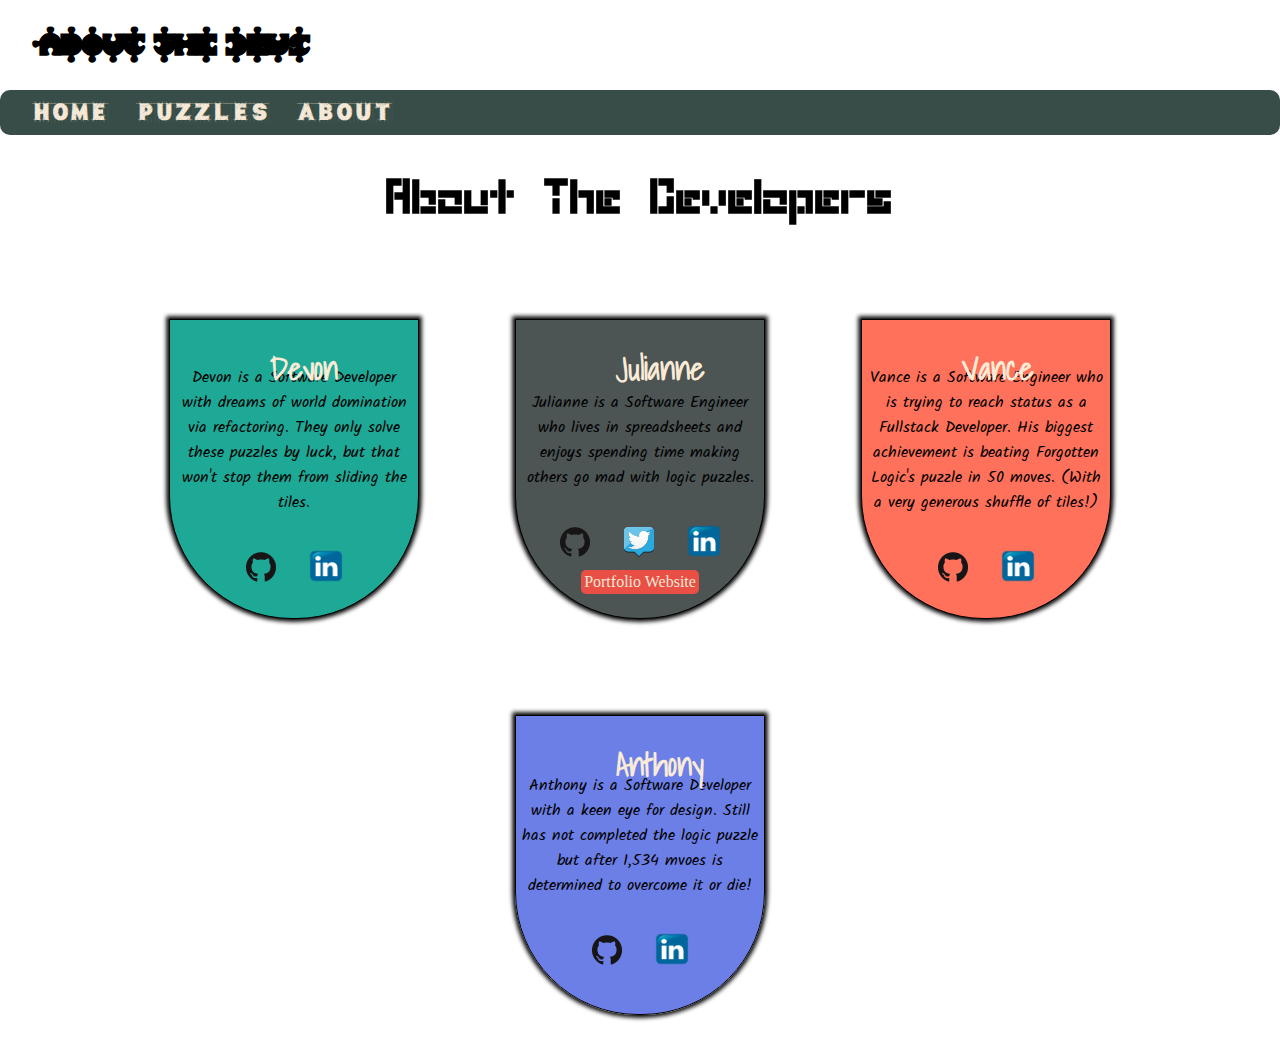
==== commit fef30f05: "Merge branch 'development' of https://github.com/forgotten-logic/logic-app into user-profile" ====
--- a/about-devs/index.html
+++ b/about-devs/index.html
@@ -32,8 +32,7 @@
         <section>
             <article class="about-div devon">
                 <h1 class="name-title">Devon</h1>
-                <p>Devon is a software developer with dreams of world domination via refactoring. They have never solved
-                    this puzzle, but that won't stop them from sliding the tiles.</p>
+                <p>Devon is a Software Developer with dreams of world domination via refactoring. They only solve these puzzles by luck, but that won't stop them from sliding the tiles.</p>
                 <container class="logo-container">
                     <a href="https://github.com/devon-wolf"><img src="../assets/dev-pics/GitHub-Mark-120px-plus.png"
                             class="logos"></a>
@@ -57,8 +56,8 @@
             </article>
             <article class="about-div vance">
                 <h1 class="name-title">Vance</h1>
-                <p>Vance Mills is a Software Engineer who is trying to reach status as a Fullstack Developer. His
-                    biggest achievement is beating Forgotten Logics puzzle in 50 moves. (With a very generous shuffle of
+                <p>Vance is a Software Engineer who is trying to reach status as a Fullstack Developer. His
+                    biggest achievement is beating Forgotten Logic's puzzle in 50 moves. (With a very generous shuffle of
                     tiles!)</p>
                 <container class="logo-container">
                     <a href="https://github.com/Vance-M"><img src="../assets/dev-pics/GitHub-Mark-120px-plus.png"
@@ -70,7 +69,9 @@
             </article>
             <article class="about-div anthony">
                 <h1 class="name-title">Anthony</h1>
-                <p>lorem ipsum</p>
+                <p>Anthony is a Software Developer with a keen eye for design. Still has not completed the logic puzzle
+                    but after 1,534 mvoes is determined to overcome it or die! 
+                </p>
 
                 <container class="logo-container">
                     <a href="https://github.com/anthony-rosario/"><img
@@ -85,4 +86,4 @@
     <script type="module" src="dev.js"></script>
 </body>
 
-</html>+</html>
--- a/about-devs/dev.css
+++ b/about-devs/dev.css
@@ -7,7 +7,6 @@
 }
 
 main {
-    height: 100vh;
     margin-bottom: 20px;
 }
 
@@ -26,6 +25,7 @@
     flex-direction: row;
     justify-content: center;
     align-items: center;
+    flex-wrap: wrap;
     
 }
 
--- a/common/common.css
+++ b/common/common.css
@@ -24,6 +24,8 @@
     justify-content: center;
 	align-items: center;
 	margin-bottom: 20px;
+	position: relative;
+	
 }
 
 #menu {
@@ -68,15 +70,8 @@
 	background: var(--color4);
 }
 
-footer > a {
-	text-decoration: none;
-}
-
-footer > p {
-	margin: 0;
-}
-
-footer {
+/* footer removed from all pages, leaving code in the event we reinstate it */
+/* footer {
 	display: flex;
     justify-content: flex-end;
     align-items: center;
@@ -87,7 +82,7 @@
 	background-color: var(--color4);
 	color: var(--color2);
 	border-radius: 10px;
-}
+} */
 
 @font-face {
     font-family: 'typo_draft_demoregular';
